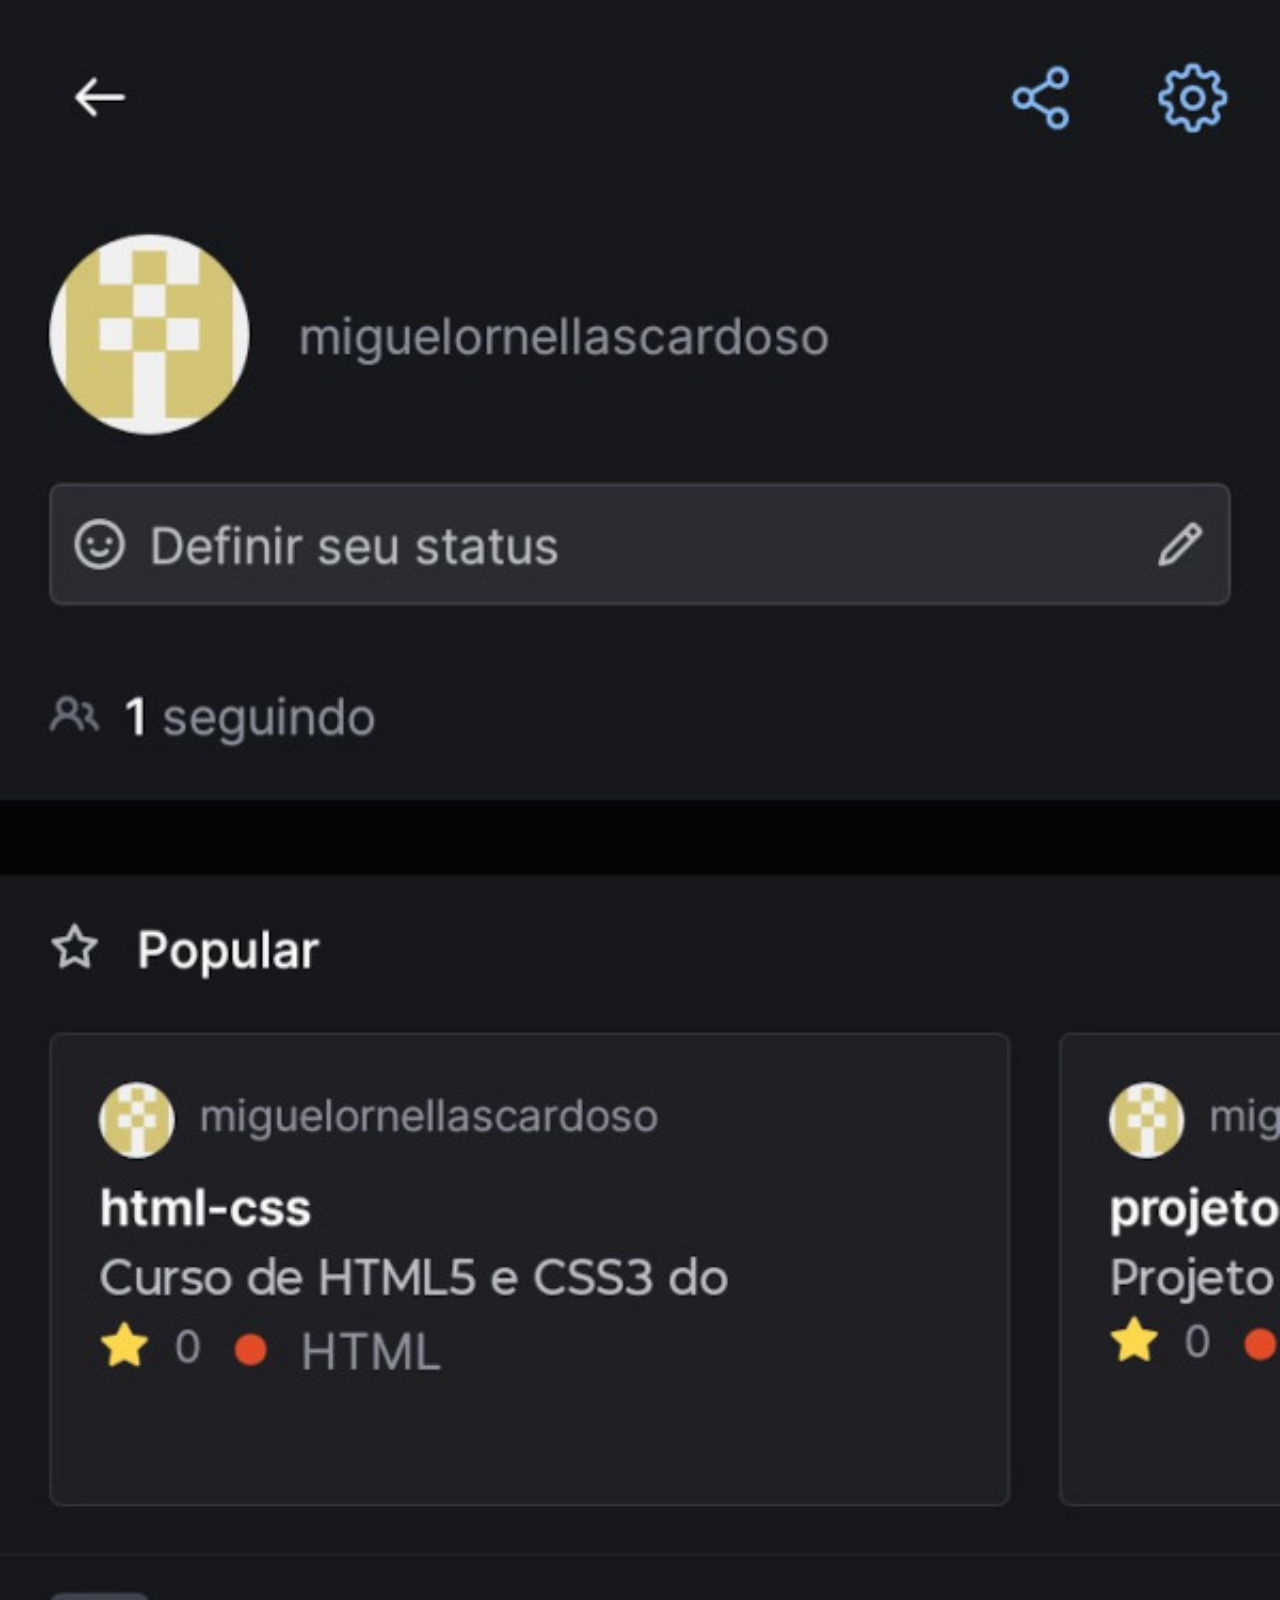
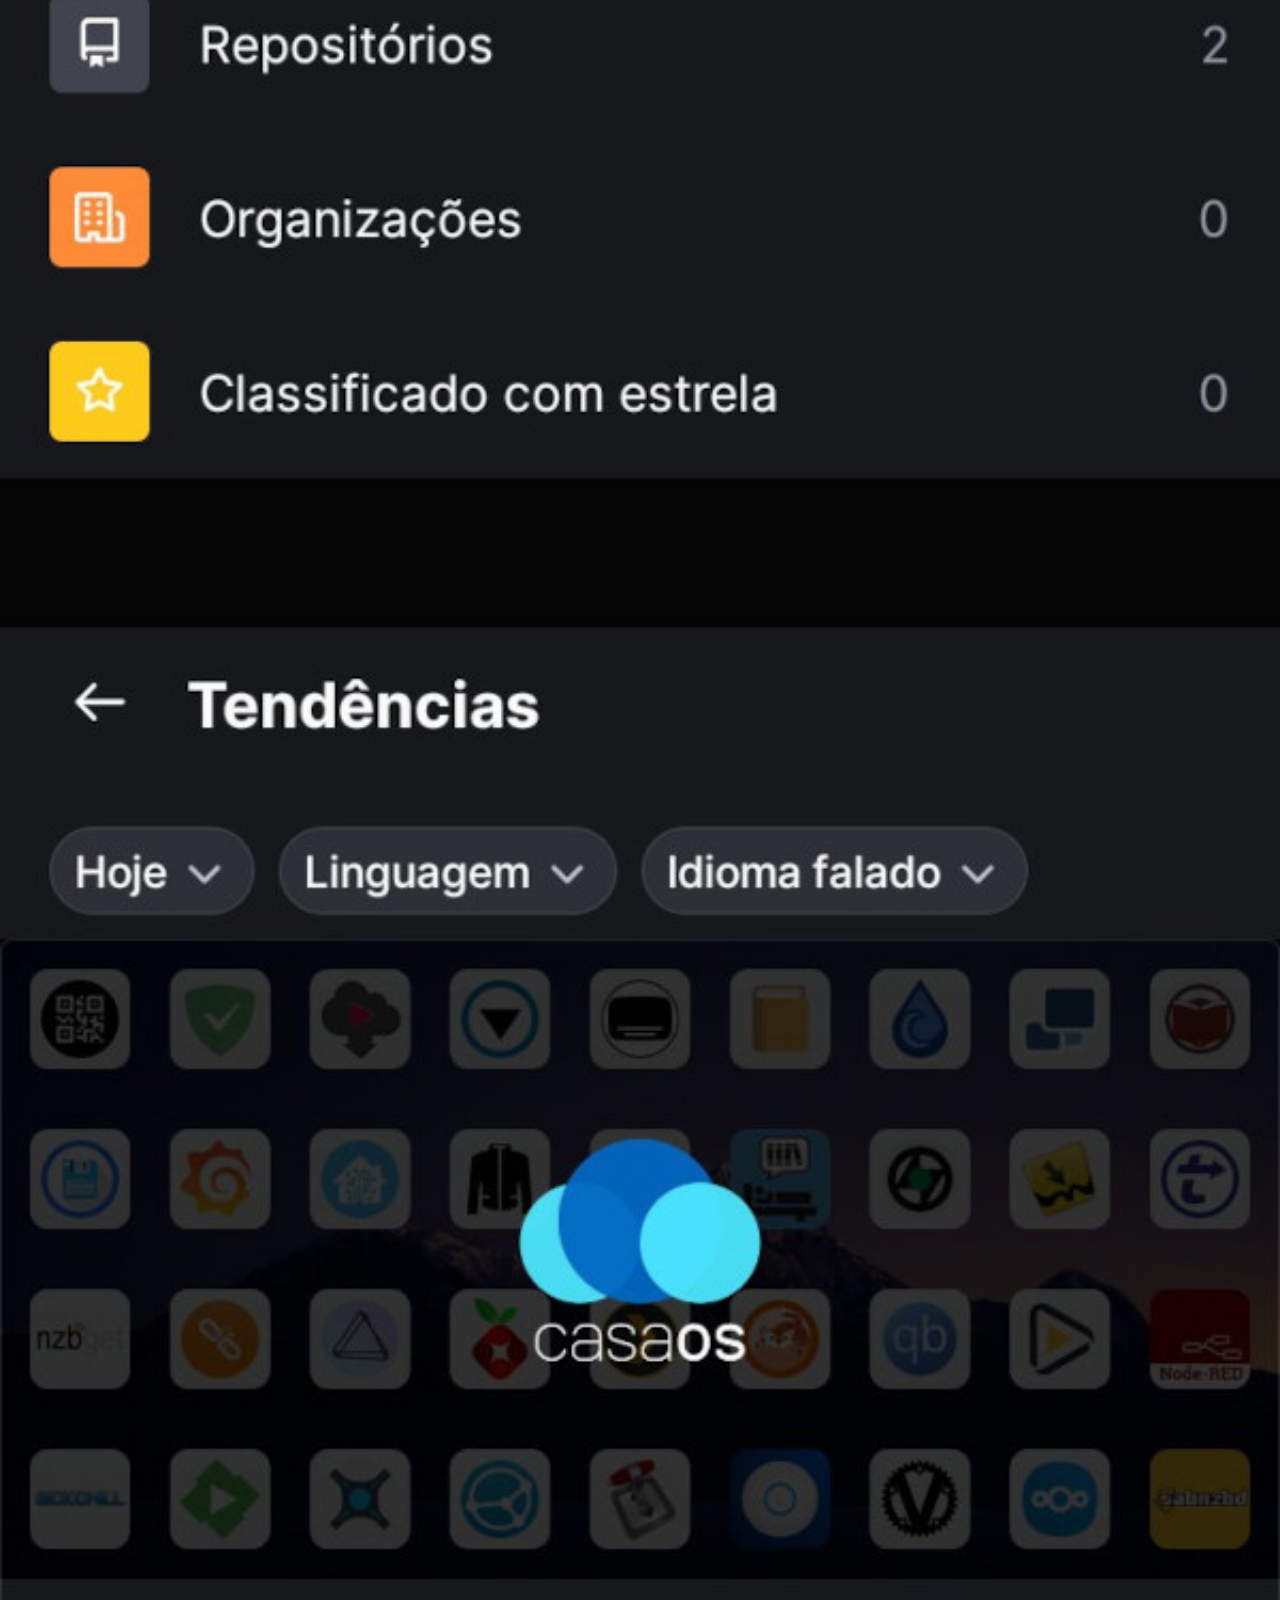
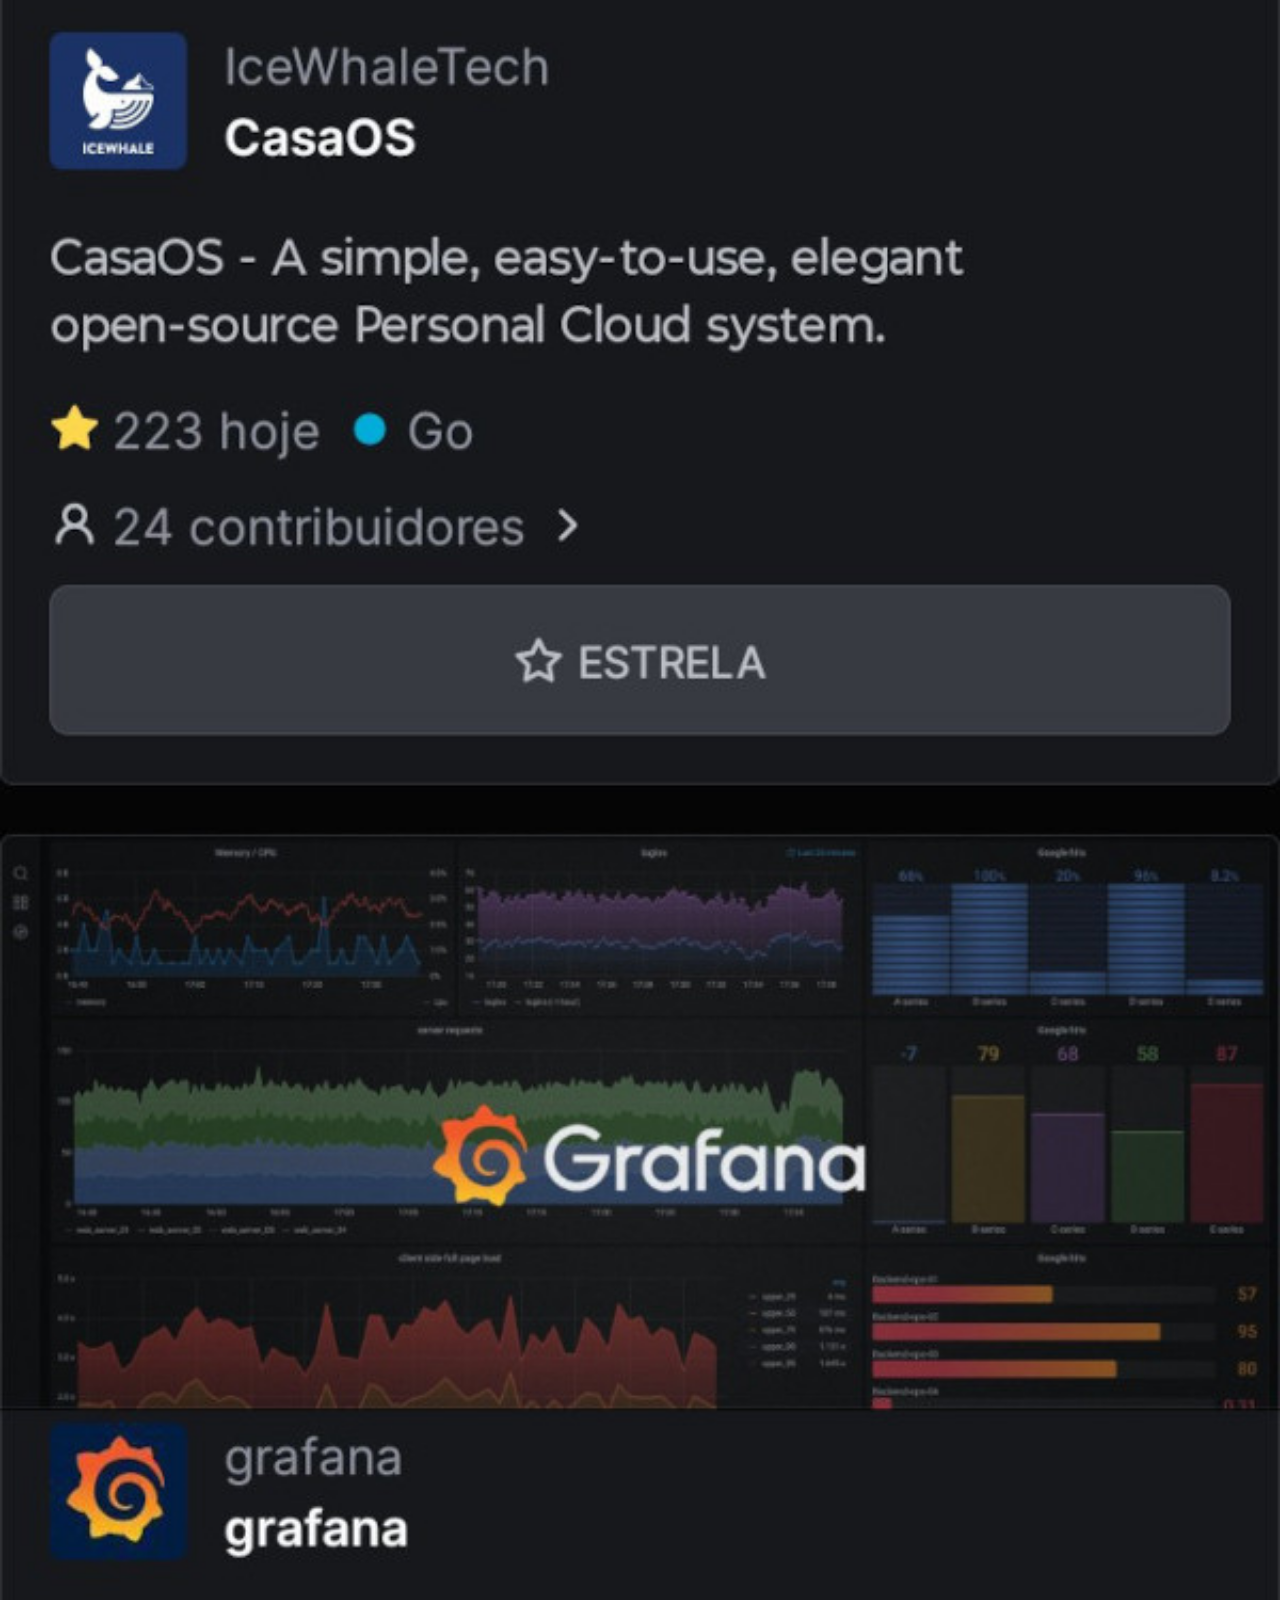
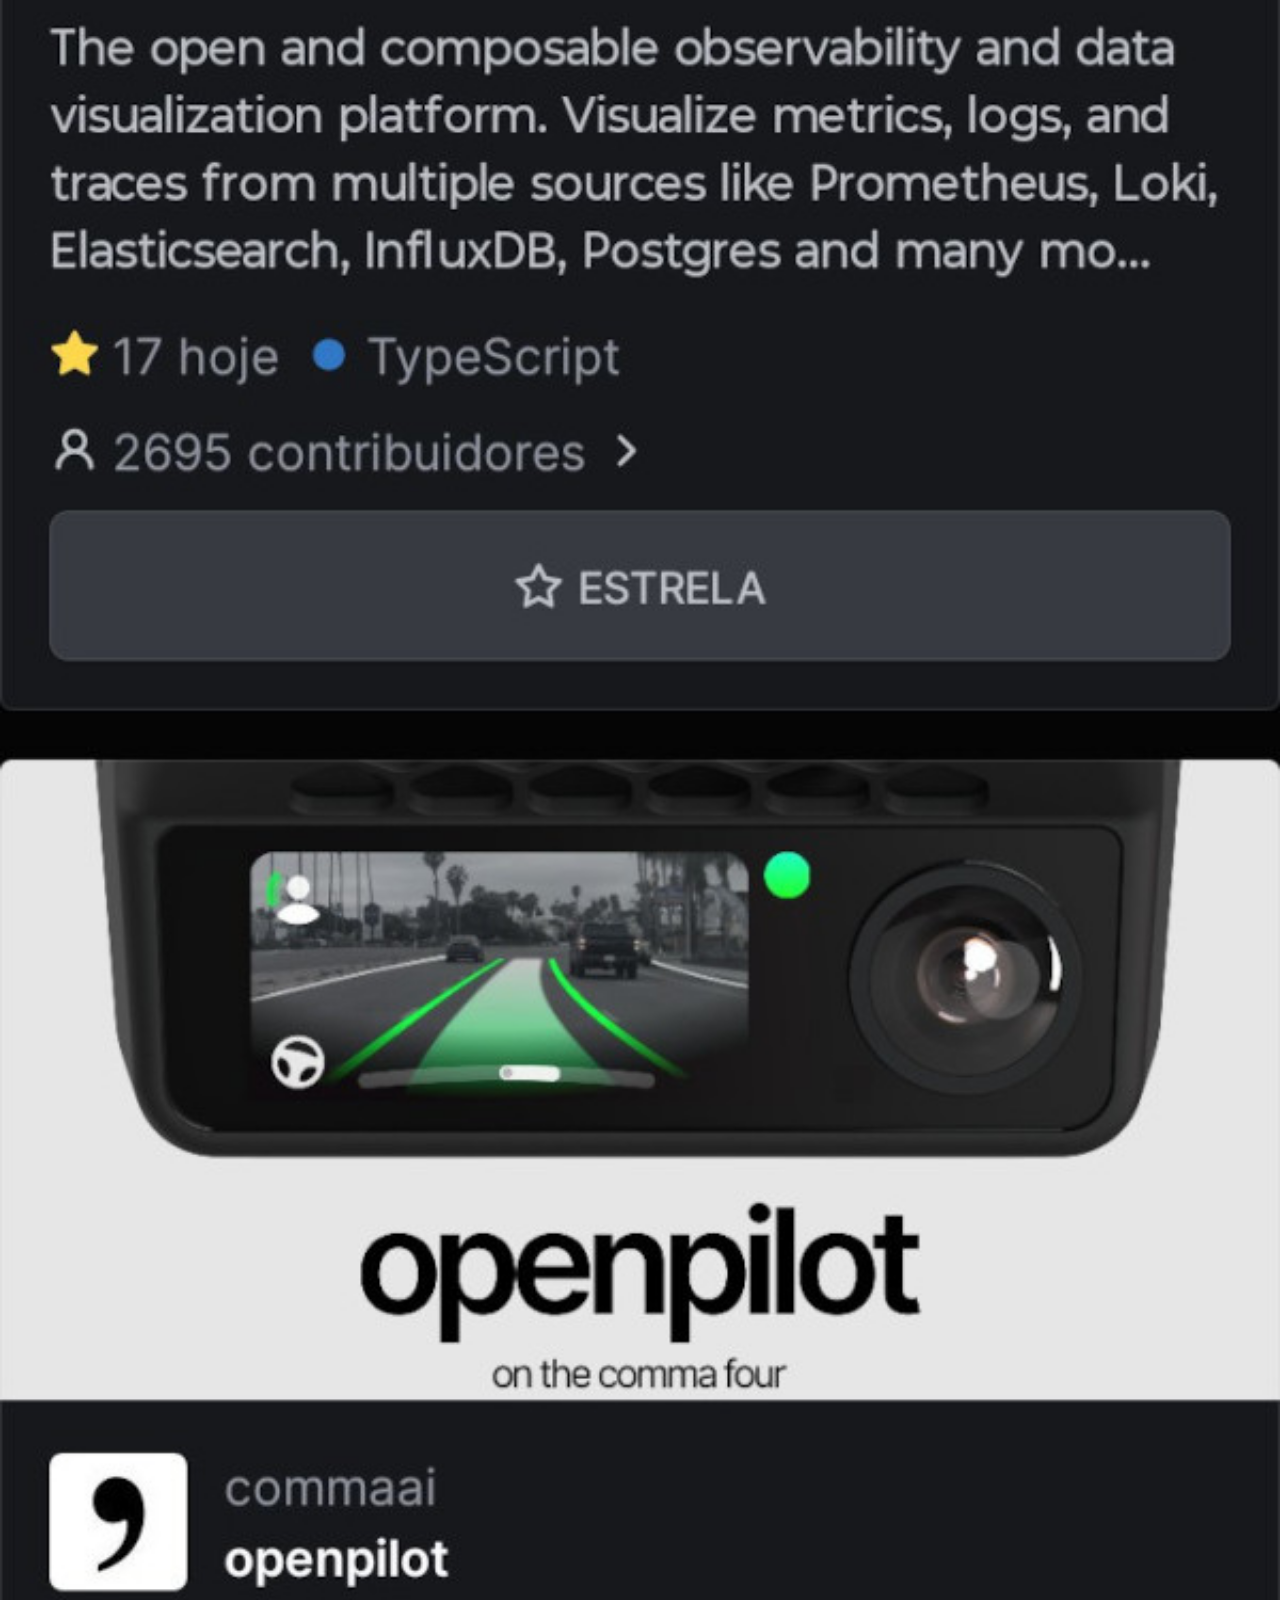
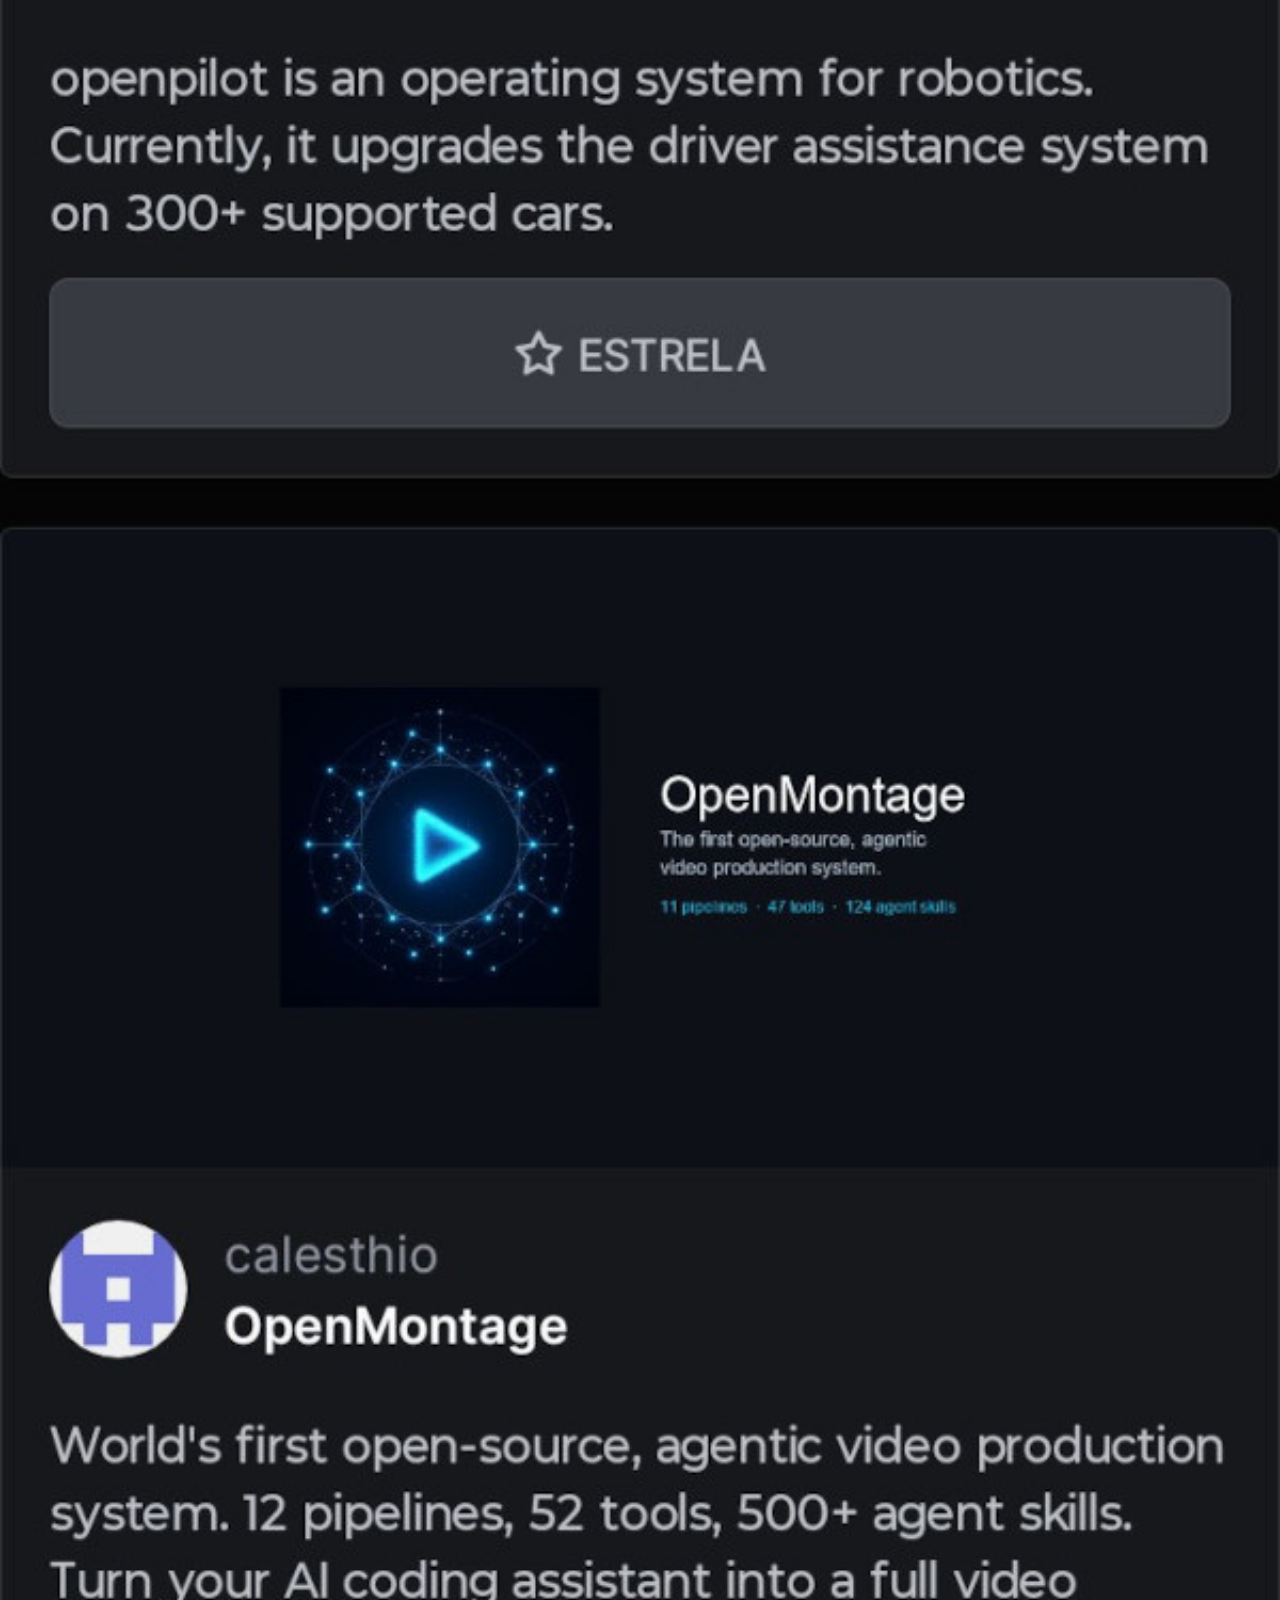
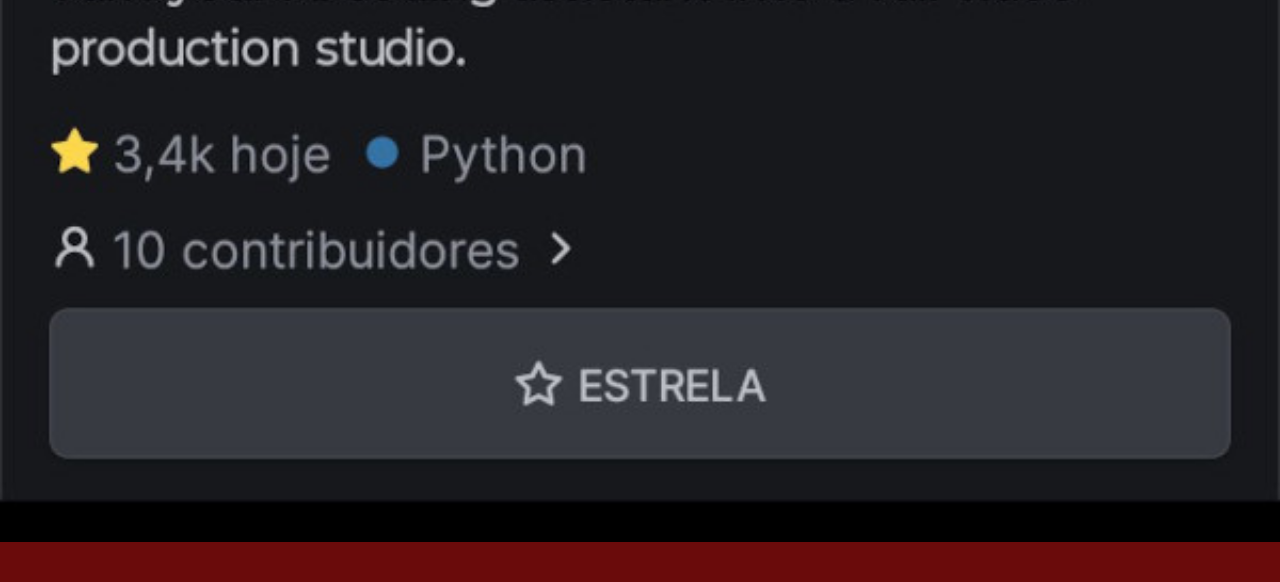
==== github.html @ 8a77a1af "terminando o projeto social" ====
<!DOCTYPE html>
<html lang="pt-br">
<head>
    <meta charset="UTF-8">
    <meta name="viewport" content="width=device-width, initial-scale=1.0">
    <title>github</title>
    <link rel="stylesheet" href="apps/estilos.css">
</head>
<body>
    <img src="imagens/tela-github.jpg" alt="tela-github">
    <a href="https://github.com/miguelornellascardoso" target="_blank"></a>
    
</body>
</html>
---- apps/estilos.css ----
@charset "UTF-8";


  *{
    margin: 0px;
    padding: 0px;
    font-family: Arial, Helvetica, sans-serif;
}
::-webkit-scrollbar {
    width: 0px;
    height: 0px;
}
body,html {
    width: 100vw;
    height: 100vh;
    background-color: black;
}
img {
    width: 100vw;
}
a {
    display: block;
    text-align: center;
    background-color: rgb(106, 11, 11);
    padding: 20px;
    text-decoration: none;
    color: white;
    font-weight: bolder;
}
a:hover {
    background-color: red;
}
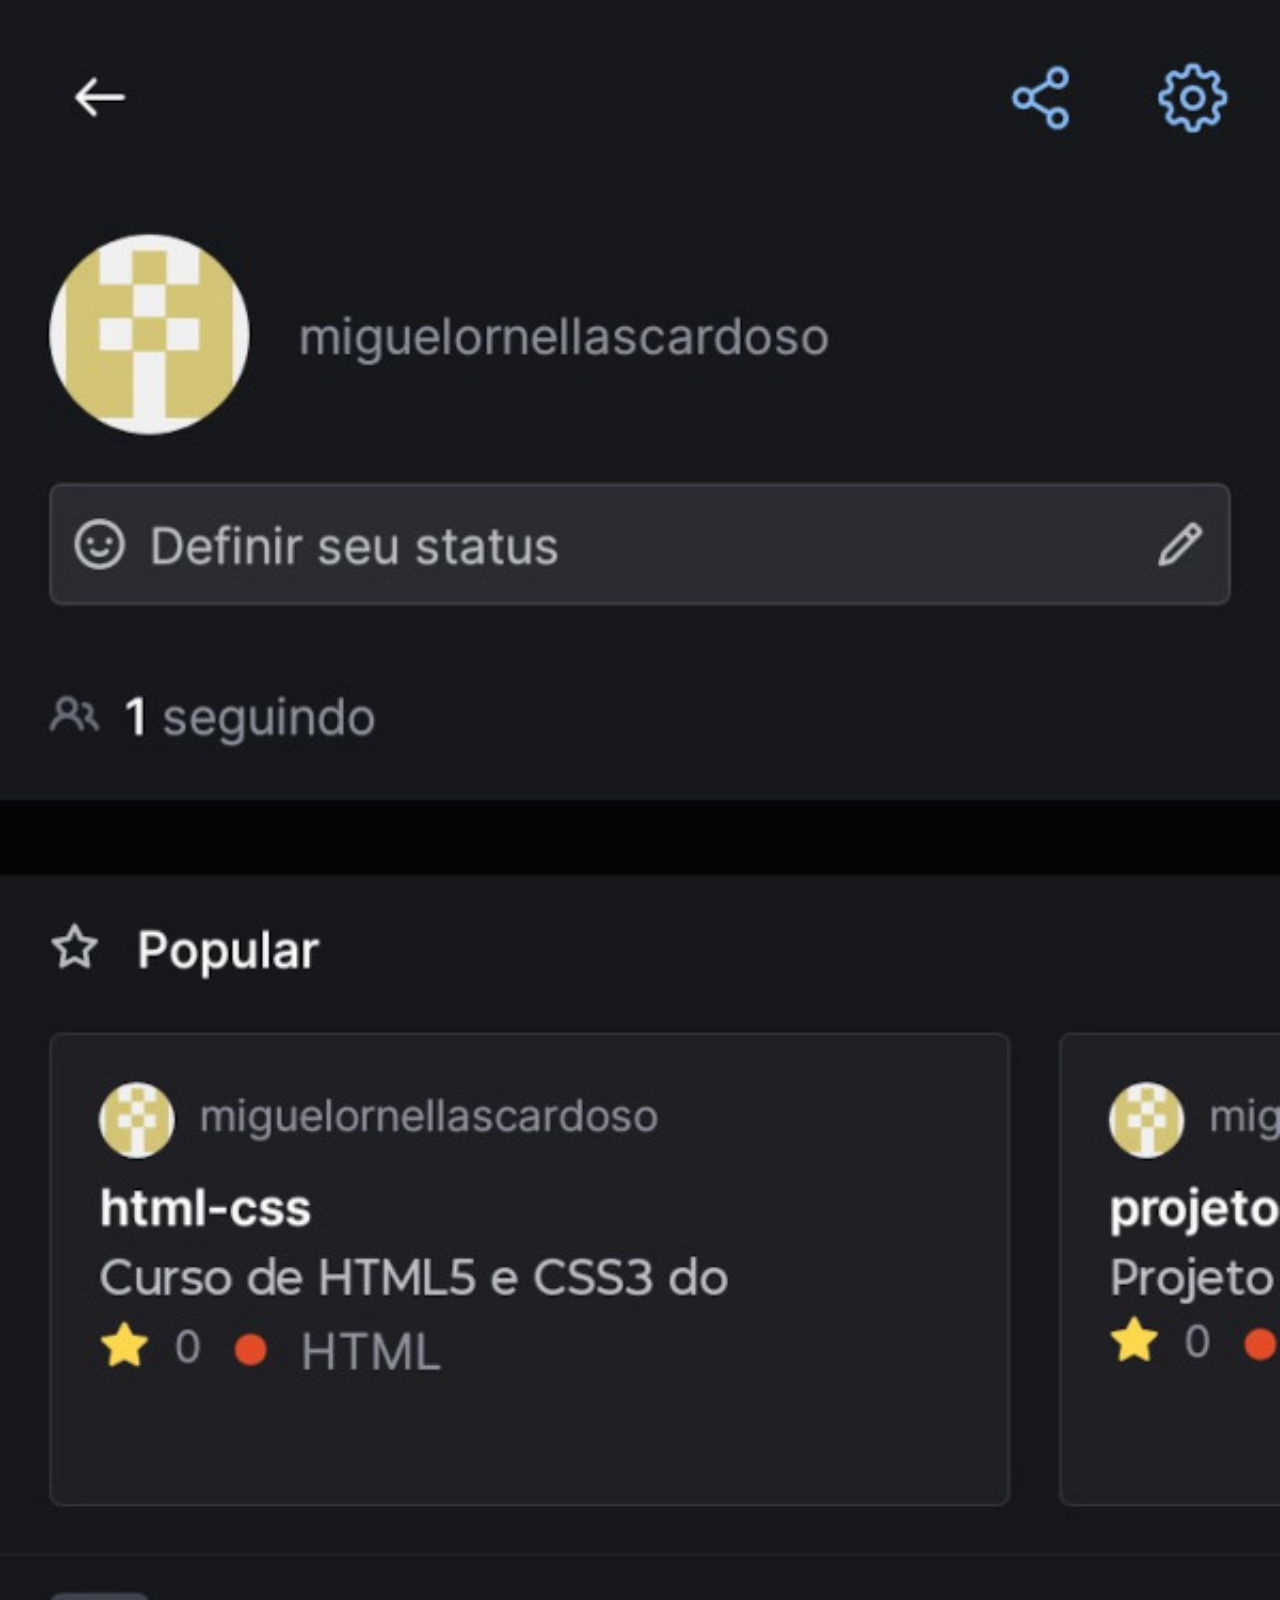
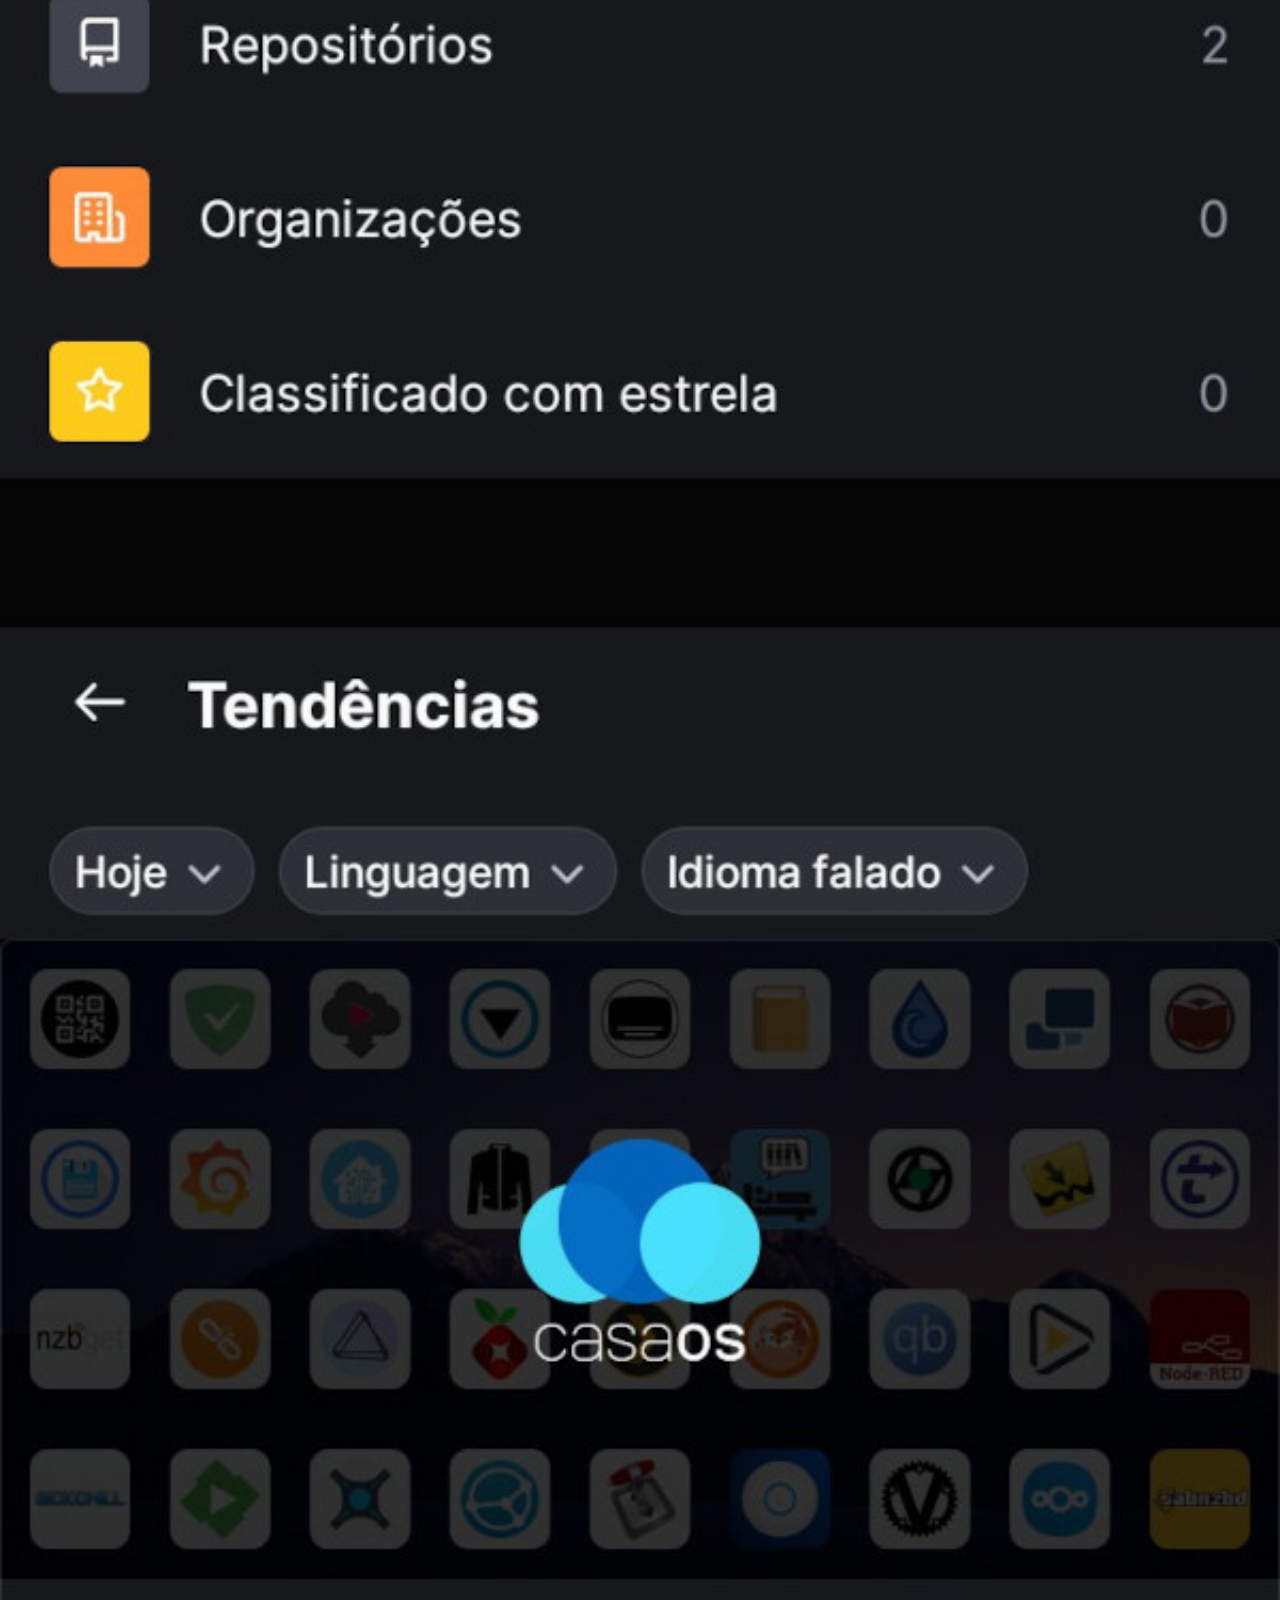
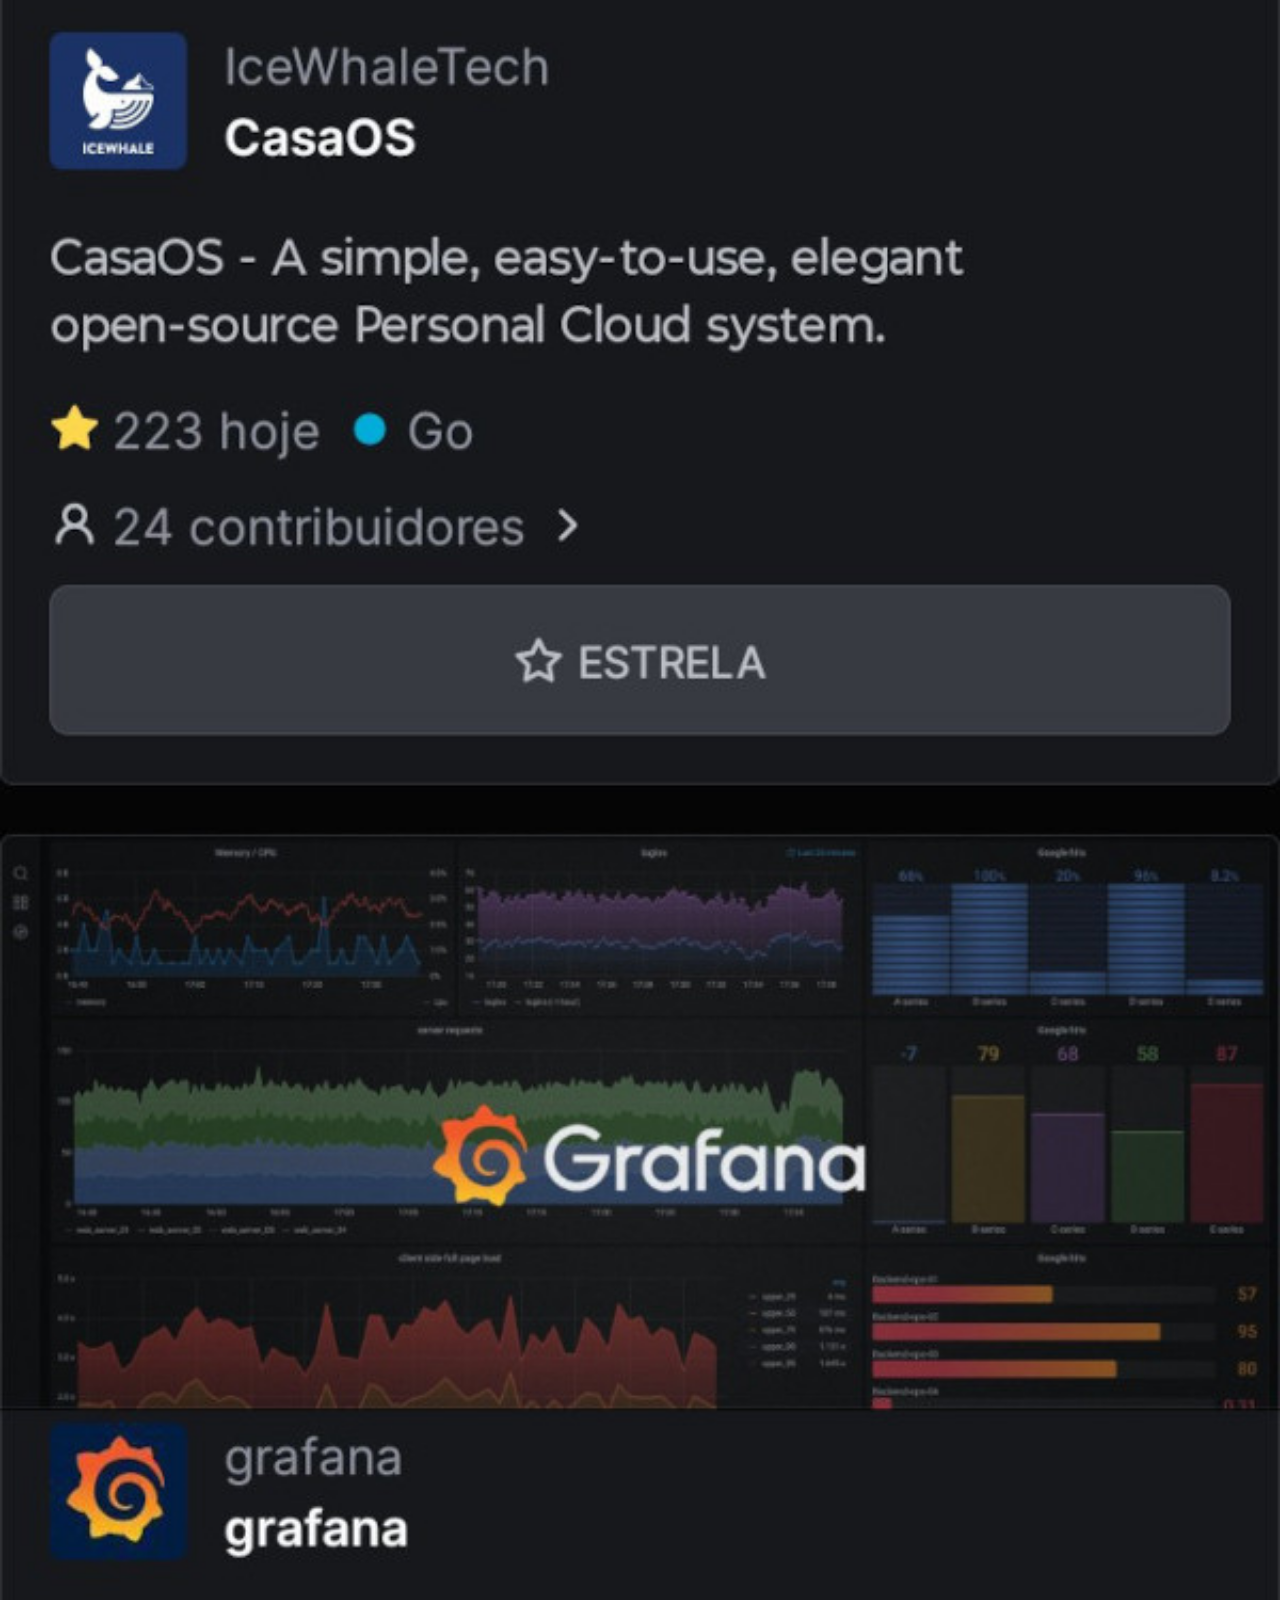
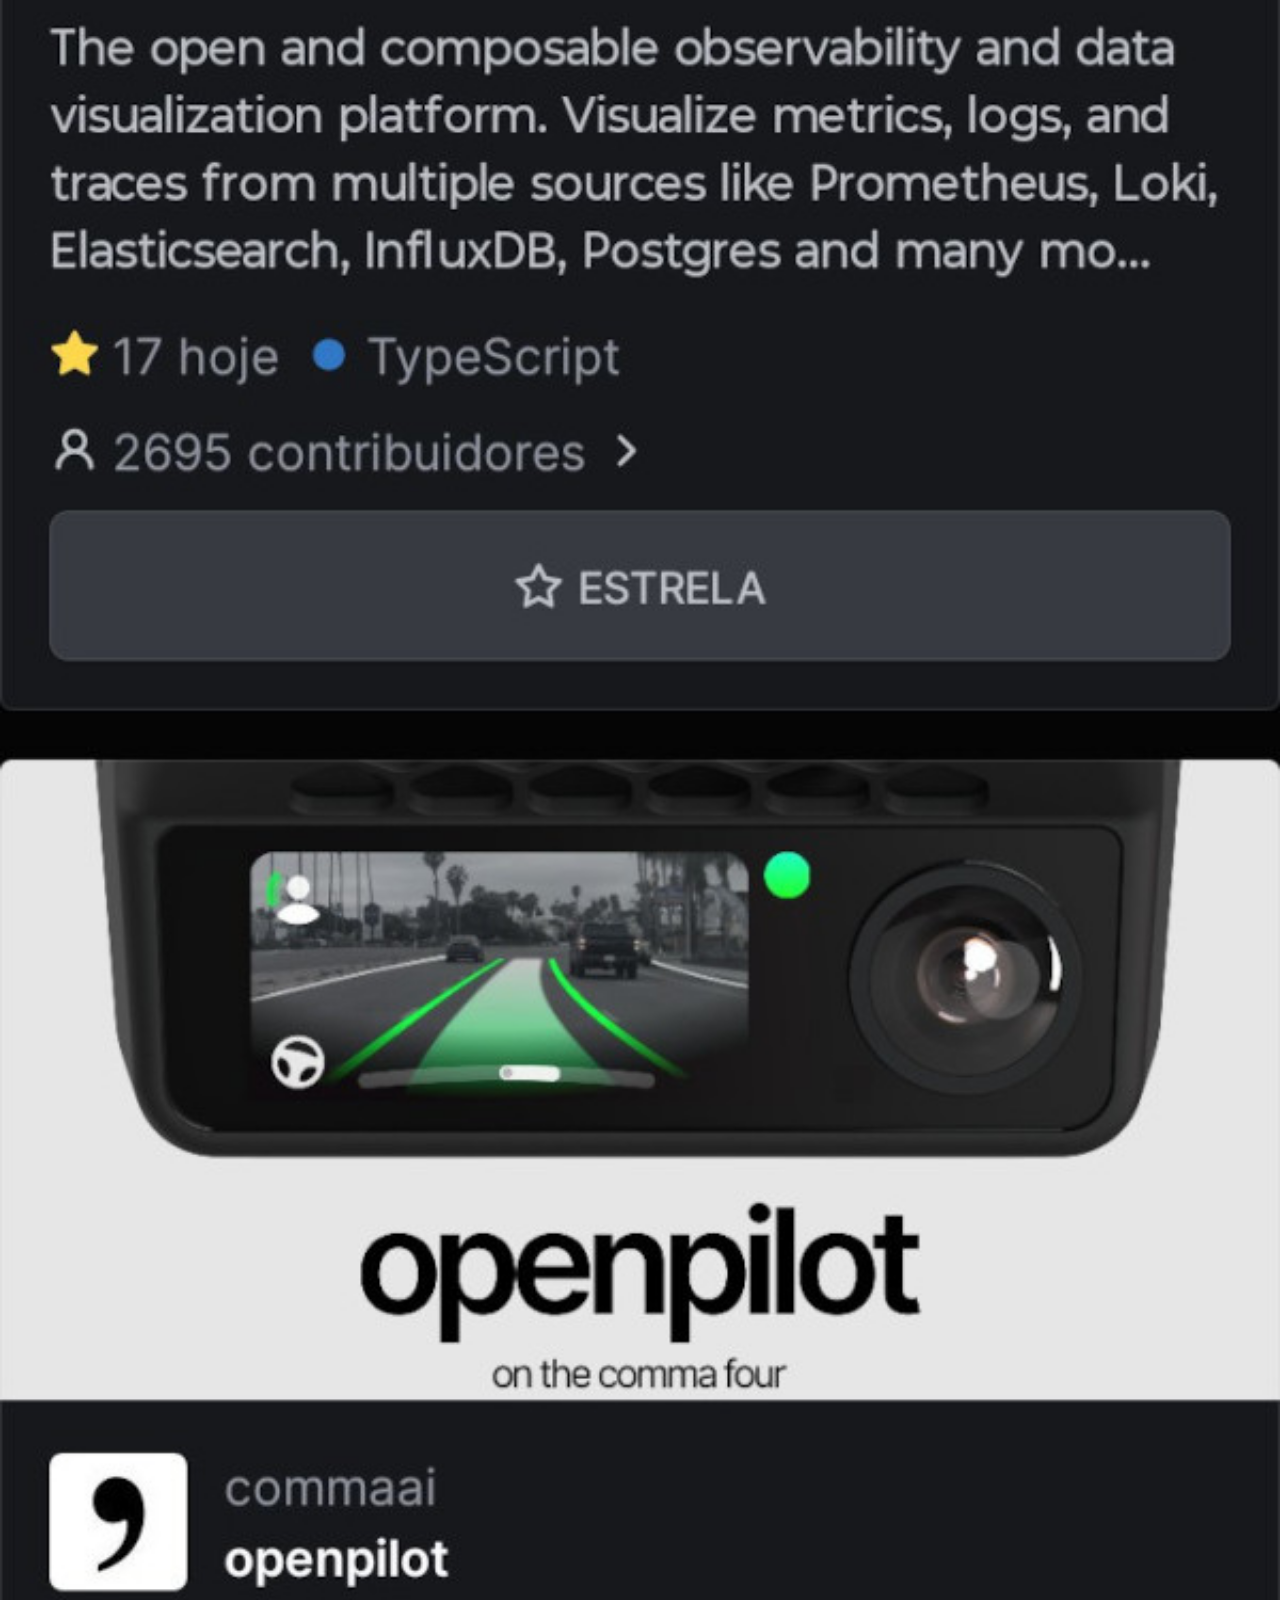
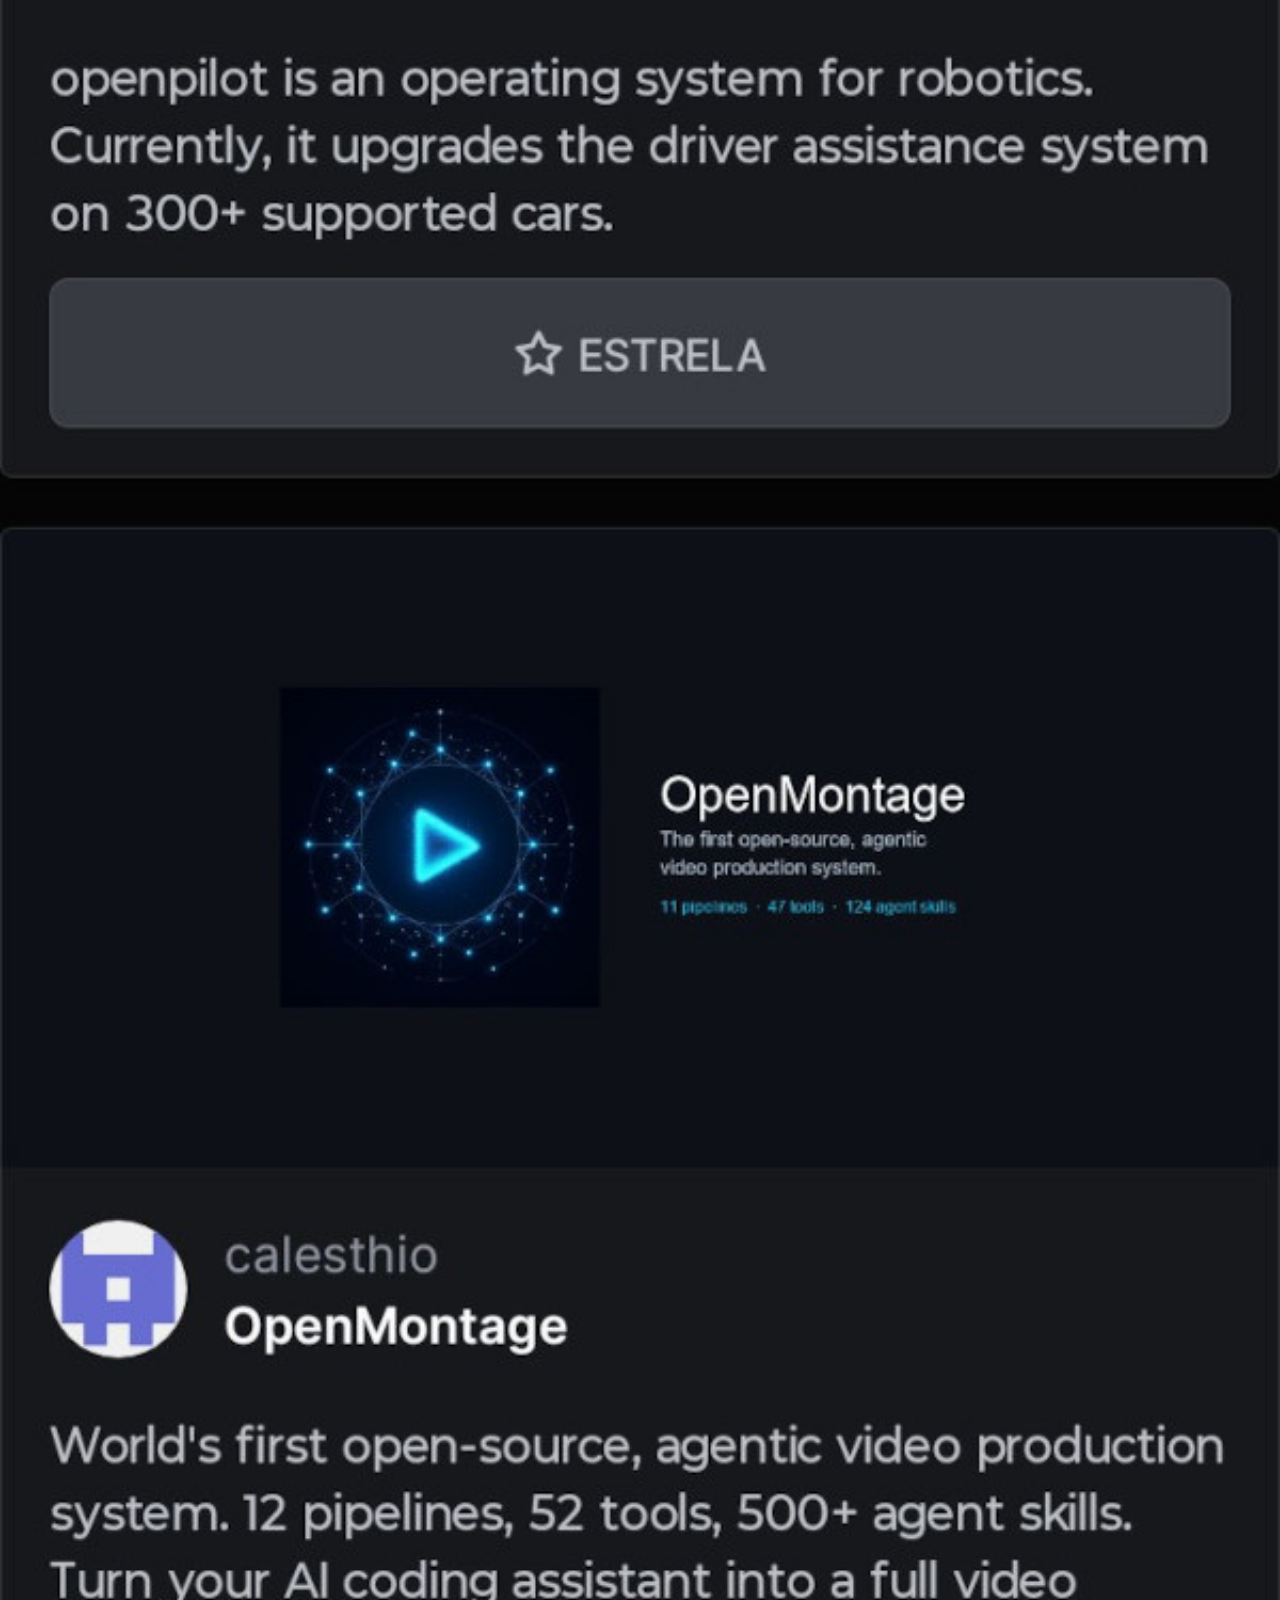
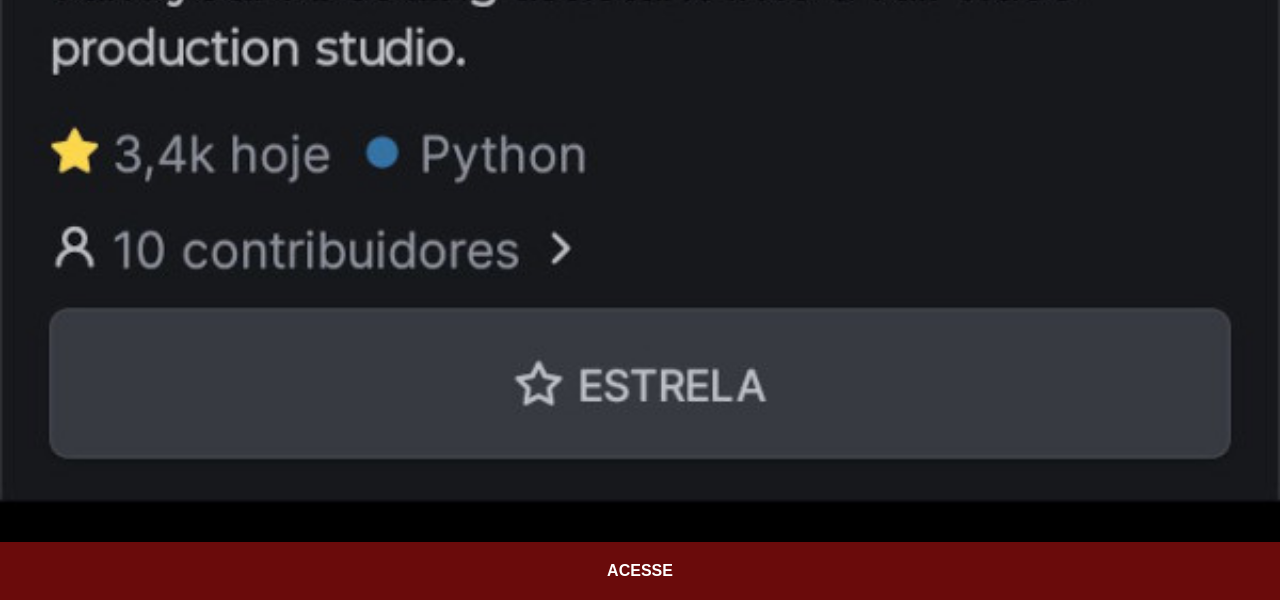
==== commit cc2a90e2: "arrumando problemas" ====
--- a/github.html
+++ b/github.html
@@ -8,7 +8,7 @@
 </head>
 <body>
     <img src="imagens/tela-github.jpg" alt="tela-github">
-    <a href="https://github.com/miguelornellascardoso" target="_blank"></a>
+    <a href="https://github.com/miguelornellascardoso" target="_blank">ACESSE</a>
     
 </body>
 </html>
